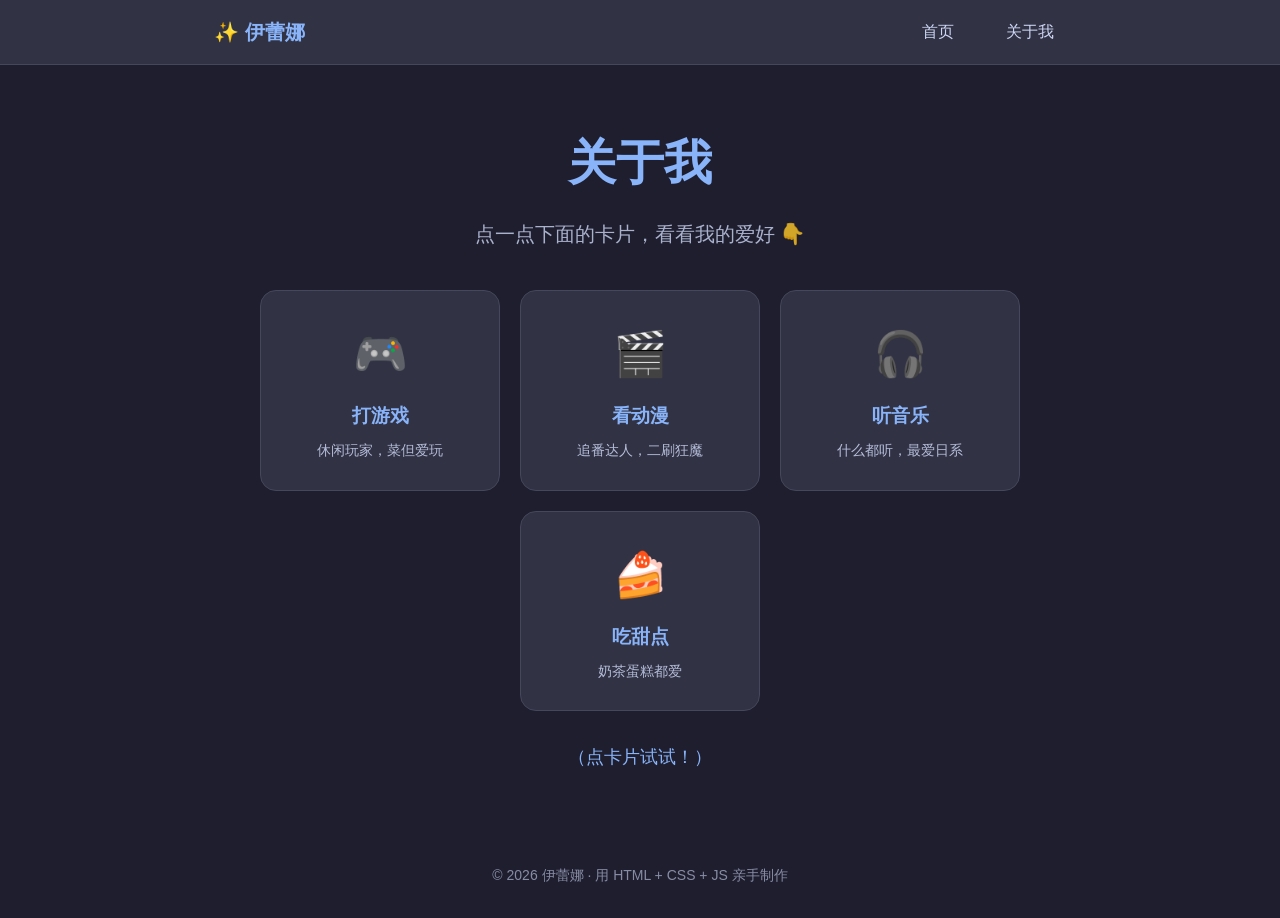
==== about.html @ 08b75c53 "Add files via upload" ====
<!DOCTYPE html>
<html lang="zh-CN">
<head>
    <meta charset="UTF-8">
    <title>关于我 - 伊蕾娜</title>
    <!-- 外链公共样式：和首页共用同一个 style.css -->
    <link rel="stylesheet" href="style.css">
</head>
<body>
    <!-- ===== 导航栏（和首页一样） ===== -->
    <nav>
        <div class="nav-inner">
            <span class="logo">✨ 伊蕾娜</span>
            <div class="nav-links">
                <a href="index.html">首页</a>
                <a href="about.html">关于我</a>
            </div>
        </div>
    </nav>

    <main>
        <h1>关于我</h1>
        <p class="subtitle">点一点下面的卡片，看看我的爱好 👇</p>

        <!-- ===== 兴趣爱好卡片 ===== -->
        <div class="hobby-grid">
            <div class="hobby-card" data-message="🎮 打游戏最开心了！">
                <span class="emoji">🎮</span>
                <h3>打游戏</h3>
                <p>休闲玩家，菜但爱玩</p>
            </div>
            <div class="hobby-card" data-message="🎬 追番使我快乐！">
                <span class="emoji">🎬</span>
                <h3>看动漫</h3>
                <p>追番达人，二刷狂魔</p>
            </div>
            <div class="hobby-card" data-message="🎧 歌单循环一整天！">
                <span class="emoji">🎧</span>
                <h3>听音乐</h3>
                <p>什么都听，最爱日系</p>
            </div>
            <div class="hobby-card" data-message="🍰 甜点是生命之光！">
                <span class="emoji">🍰</span>
                <h3>吃甜点</h3>
                <p>奶茶蛋糕都爱</p>
            </div>
        </div>

        <!-- ===== 提示文字（JS 会改这里） ===== -->
        <p id="hobbyMsg" style="margin-top: 32px; font-size: 18px; color: var(--accent-color);">
            （点卡片试试！）
        </p>
    </main>

    <footer>© 2026 伊蕾娜 · 用 HTML + CSS + JS 亲手制作</footer>

    <script>
        // ===== 点卡片弹出爱好提示 =====
        // 1. 找到所有 .hobby-card 卡片
        let cards = document.querySelectorAll(".hobby-card");

        // 2. 给每张卡片都装上点击监听
        cards.forEach(function (card) {
            card.addEventListener("click", function () {
                // 3. 读取这张卡片 data-message 里的文字，显示到页面上
                let msg = card.getAttribute("data-message");
                document.getElementById("hobbyMsg").textContent = msg;
            });
        });
    </script>
</body>
</html>
---- style.css ----
/* ========== 全局样式 ========== */

/* 用 CSS 变量定义两套主题色：深色主题（默认） */
:root {
    --bg-color: #1e1e2e;
    --card-bg: #313244;
    --text-color: #cdd6f4;
    --accent-color: #89b4fa;
    --accent-text: #1e1e2e;
    --border-color: #45475a;
}

/* 浅色主题：body 加了 .light 类时切换 */
body.light {
    --bg-color: #eef1f8;
    --card-bg: #ffffff;
    --text-color: #1e1e2e;
    --accent-color: #4a6cf7;
    --accent-text: #ffffff;
    --border-color: #d5dbe8;
}

/* ========== 页面基础 ========== */

* {
    margin: 0;
    padding: 0;
    box-sizing: border-box;
}

html {
    scroll-behavior: smooth;
}

body {
    background-color: var(--bg-color);
    color: var(--text-color);
    font-family: "Microsoft YaHei", "PingFang SC", sans-serif;
    line-height: 1.6;
    transition: background-color 0.4s ease, color 0.4s ease;
}

/* ========== 导航栏 ========== */

nav {
    background-color: var(--card-bg);
    padding: 16px 0;
    position: sticky;
    top: 0;
    z-index: 100;
    border-bottom: 1px solid var(--border-color);
    transition: background-color 0.4s ease;
}

nav .nav-inner {
    max-width: 900px;
    margin: 0 auto;
    display: flex;
    justify-content: space-between;
    align-items: center;
    padding: 0 24px;
}

nav .logo {
    font-size: 20px;
    font-weight: bold;
    color: var(--accent-color);
}

nav .nav-links a {
    color: var(--text-color);
    text-decoration: none;
    margin-left: 24px;
    padding: 6px 12px;
    border-radius: 8px;
    transition: background-color 0.3s, color 0.3s;
}

nav .nav-links a:hover {
    background-color: var(--accent-color);
    color: var(--accent-text);
}

/* ========== 主内容容器 ========== */

main {
    max-width: 900px;
    margin: 0 auto;
    padding: 60px 24px;
    text-align: center;
}

/* ========== 标题和段落 ========== */

h1 {
    color: var(--accent-color);
    font-size: 48px;
    margin-bottom: 16px;
}

.subtitle {
    font-size: 20px;
    opacity: 0.8;
    margin-bottom: 40px;
}

/* ========== 卡片（通用） ========== */

.card {
    background-color: var(--card-bg);
    border: 1px solid var(--border-color);
    border-radius: 16px;
    padding: 32px;
    max-width: 400px;
    margin: 24px auto;
    text-align: center;
    transition: background-color 0.4s ease, border-color 0.4s ease;
}

.card img {
    max-width: 100%;
    border-radius: 12px;
    margin-top: 16px;
}

/* ========== 按钮 ========== */

button {
    background-color: var(--accent-color);
    color: var(--accent-text);
    border: none;
    padding: 12px 26px;
    font-size: 16px;
    border-radius: 10px;
    cursor: pointer;
    margin: 8px;
    transition: opacity 0.3s, transform 0.2s;
}

button:hover {
    opacity: 0.85;
    transform: translateY(-2px);
}

/* ========== 实时时钟 ========== */

#clock {
    font-size: 28px;
    font-weight: bold;
    color: var(--accent-color);
    margin: 24px 0;
    font-family: Consolas, monospace;
}

/* ========== 兴趣爱好卡片网格 ========== */

.hobby-grid {
    display: flex;
    flex-wrap: wrap;
    justify-content: center;
    gap: 20px;
    margin-top: 24px;
}

.hobby-card {
    background-color: var(--card-bg);
    border: 1px solid var(--border-color);
    border-radius: 16px;
    padding: 28px;
    width: 240px;
    cursor: pointer;
    transition: transform 0.3s, border-color 0.3s;
}

.hobby-card:hover {
    transform: translateY(-6px);
    border-color: var(--accent-color);
}

.hobby-card .emoji {
    font-size: 44px;
    display: block;
    margin-bottom: 12px;
}

.hobby-card h3 {
    color: var(--accent-color);
    margin-bottom: 8px;
}

.hobby-card p {
    font-size: 14px;
    opacity: 0.85;
}

/* ========== 联系卡片 ========== */

.contact-card {
    background-color: var(--card-bg);
    border: 1px solid var(--border-color);
    border-radius: 16px;
    padding: 32px;
    max-width: 500px;
    margin: 32px auto;
    text-align: center;
}

.contact-card a {
    color: var(--accent-color);
    text-decoration: none;
    font-size: 18px;
    font-weight: bold;
}

.contact-card a:hover {
    text-decoration: underline;
}

/* ========== AI 聊天框 ========== */

.chat-card {
    background-color: var(--card-bg);
    border: 1px solid var(--border-color);
    border-radius: 16px;
    padding: 32px;
    max-width: 600px;
    margin: 32px auto;
    text-align: left;
}

.chat-card h2 {
    text-align: center;
    color: var(--accent-color);
    margin-bottom: 16px;
}

/* 消息滚动区域 */
.chat-box {
    height: 320px;
    overflow-y: auto;
    border: 1px solid var(--border-color);
    border-radius: 12px;
    padding: 16px;
    margin-bottom: 16px;
    display: flex;
    flex-direction: column;
    gap: 12px;
    background-color: var(--bg-color);
}

/* 聊天气泡 */
.chat-msg {
    max-width: 78%;
    padding: 10px 14px;
    border-radius: 14px;
    font-size: 15px;
    line-height: 1.5;
    word-break: break-word;
    white-space: pre-wrap;
}

/* 访客消息：靠右，主题色背景 */
.chat-msg.user {
    align-self: flex-end;
    background-color: var(--accent-color);
    color: var(--accent-text);
    border-bottom-right-radius: 4px;
}

/* AI 消息：靠左，浅色背景 */
.chat-msg.ai {
    align-self: flex-start;
    background-color: var(--card-bg);
    border: 1px solid var(--border-color);
    border-bottom-left-radius: 4px;
}

/* 输入区域 */
.chat-input-row {
    display: flex;
    gap: 10px;
}

.chat-input-row input {
    flex: 1;
    padding: 12px 16px;
    border-radius: 10px;
    border: 1px solid var(--border-color);
    background-color: var(--bg-color);
    color: var(--text-color);
    font-size: 15px;
    outline: none;
}

.chat-input-row input:focus {
    border-color: var(--accent-color);
}

/* ========== 返回顶部按钮 ========== */

#backToTop {
    position: fixed;
    right: 24px;
    bottom: 24px;
    display: none;
    padding: 12px 16px;
    border-radius: 50%;
    font-size: 20px;
}

/* ========== 页脚 ========== */

footer {
    text-align: center;
    padding: 32px;
    opacity: 0.6;
    font-size: 14px;
}
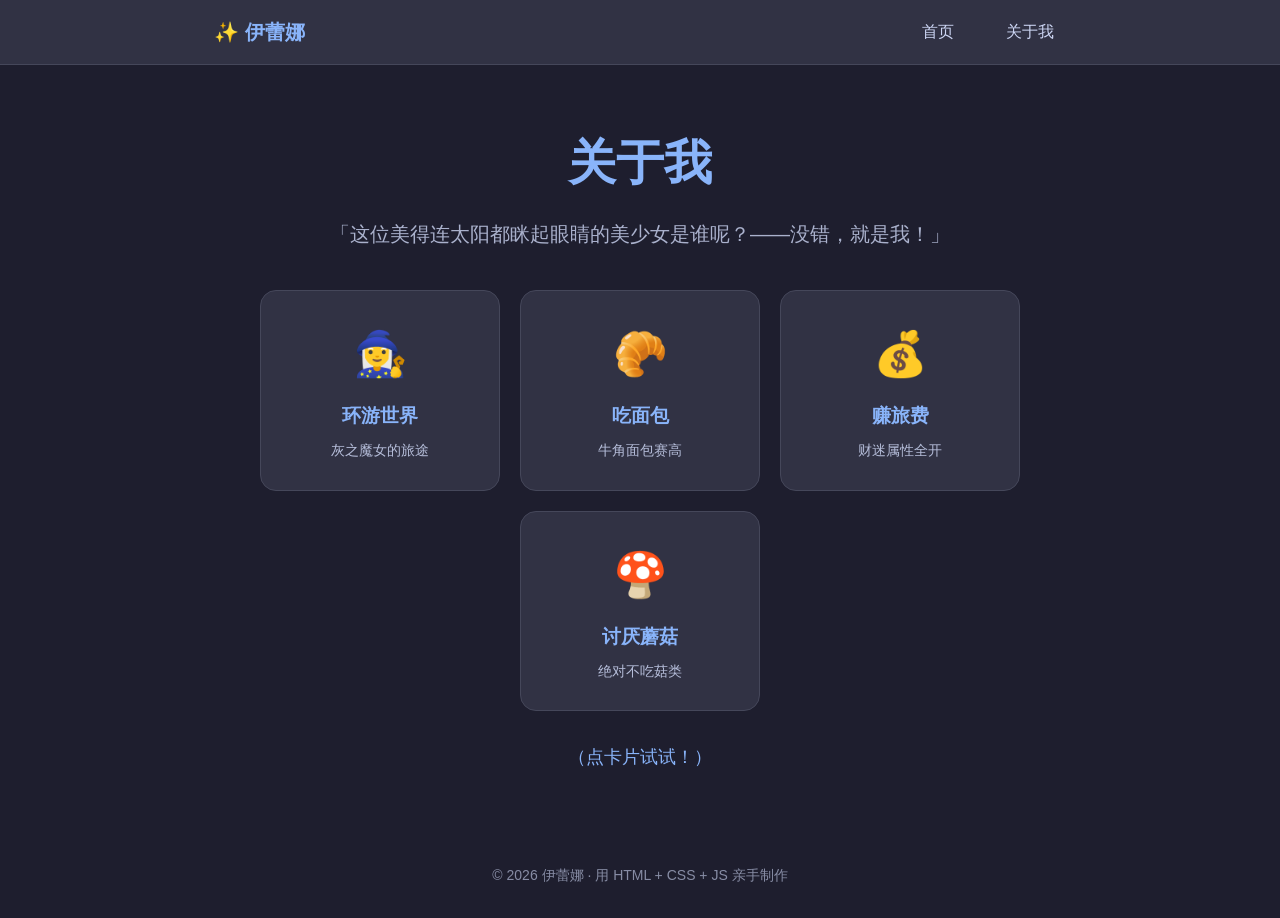
==== commit 3d22055c: "关于我改为伊蕾娜原作人设介绍" ====
--- a/about.html
+++ b/about.html
@@ -20,29 +20,29 @@
 
     <main>
         <h1>关于我</h1>
-        <p class="subtitle">点一点下面的卡片，看看我的爱好 👇</p>
+        <p class="subtitle">「这位美得连太阳都眯起眼睛的美少女是谁呢？——没错，就是我！」</p>
 
-        <!-- ===== 兴趣爱好卡片 ===== -->
+        <!-- ===== 兴趣爱好卡片（贴合原作人设） ===== -->
         <div class="hobby-grid">
-            <div class="hobby-card" data-message="🎮 打游戏最开心了！">
-                <span class="emoji">🎮</span>
-                <h3>打游戏</h3>
-                <p>休闲玩家，菜但爱玩</p>
+            <div class="hobby-card" data-message="🧙‍♀️ 我的旅程还在继续，下一个国家会是什么样呢？">
+                <span class="emoji">🧙‍♀️</span>
+                <h3>环游世界</h3>
+                <p>灰之魔女的旅途</p>
             </div>
-            <div class="hobby-card" data-message="🎬 追番使我快乐！">
-                <span class="emoji">🎬</span>
-                <h3>看动漫</h3>
-                <p>追番达人，二刷狂魔</p>
+            <div class="hobby-card" data-message="🥐 牛角面包是生命之光！">
+                <span class="emoji">🥐</span>
+                <h3>吃面包</h3>
+                <p>牛角面包赛高</p>
             </div>
-            <div class="hobby-card" data-message="🎧 歌单循环一整天！">
-                <span class="emoji">🎧</span>
-                <h3>听音乐</h3>
-                <p>什么都听，最爱日系</p>
+            <div class="hobby-card" data-message="💰 旅费当然要精打细算…才怪，看到好玩的就忍不住了。">
+                <span class="emoji">💰</span>
+                <h3>赚旅费</h3>
+                <p>财迷属性全开</p>
             </div>
-            <div class="hobby-card" data-message="🍰 甜点是生命之光！">
-                <span class="emoji">🍰</span>
-                <h3>吃甜点</h3>
-                <p>奶茶蛋糕都爱</p>
+            <div class="hobby-card" data-message="🍄 蘑菇什么的，最讨厌了！">
+                <span class="emoji">🍄</span>
+                <h3>讨厌蘑菇</h3>
+                <p>绝对不吃菇类</p>
             </div>
         </div>
 
--- a/style.css
+++ b/style.css
@@ -30,6 +30,30 @@
 
 html {
     scroll-behavior: smooth;
+}
+
+/* ========== 视频背景 ========== */
+
+/* 全屏视频层：固定在最底层 */
+#bgVideo {
+    position: fixed;
+    top: 0;
+    left: 0;
+    width: 100vw;
+    height: 100vh;
+    object-fit: cover;      /* 视频铺满全屏，不变形 */
+    z-index: -2;            /* 放到所有内容后面 */
+}
+
+/* 半透明遮罩：让视频变暗一点，保证上面的文字清晰可读 */
+#bgOverlay {
+    position: fixed;
+    top: 0;
+    left: 0;
+    width: 100vw;
+    height: 100vh;
+    background-color: rgba(0, 0, 0, 0.45);   /* 45% 黑色半透明 */
+    z-index: -1;
 }
 
 body {
